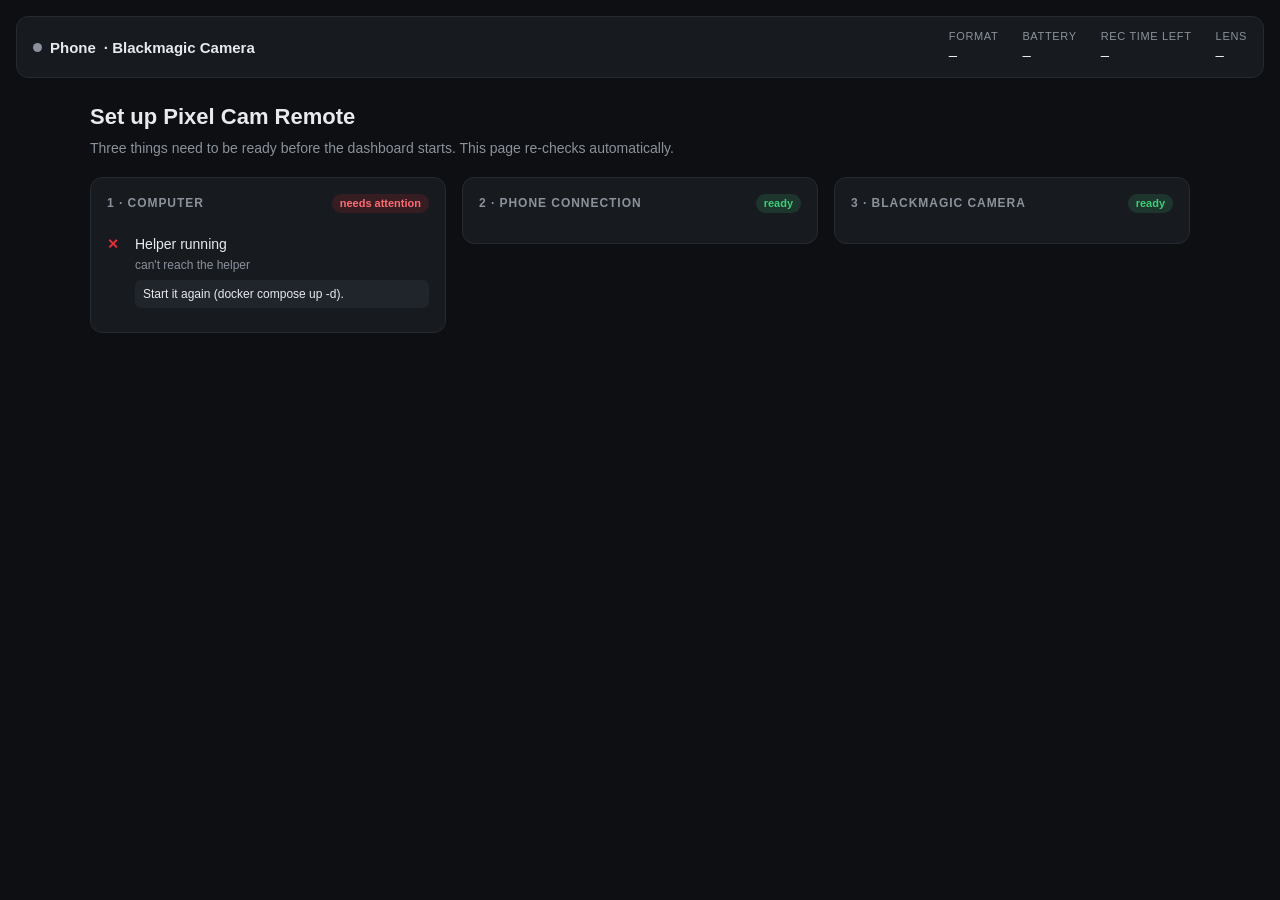
==== index.html @ f558a588 "Pixel Cam Remote: browser dashboard for the Blackmagic Camera Android app Live view with overlays an" ====
<!doctype html>
<html lang="en">
<head>
<meta charset="utf-8">
<meta name="viewport" content="width=device-width, initial-scale=1">
<title>Pixel Cam Remote</title>
<style>
  :root {
    --bg: #0d0f12; --panel: #171a1f; --line: #262a31; --text: #e8eaed; --dim: #8b929c;
    --accent: #3d9bff; --rec: #e5303a; --ok: #3ccf7a; --warn: #f2b33d;
    color-scheme: dark;
  }
  * { box-sizing: border-box; }
  [hidden] { display: none !important; }
  body { margin: 0; background: var(--bg); color: var(--text); font: 14px/1.4 -apple-system, BlinkMacSystemFont, "SF Pro Text", sans-serif; }
  .wrap { max-width: 1500px; margin: 0 auto; padding: 16px; }

  header { display: flex; flex-wrap: wrap; align-items: center; gap: 12px 24px; padding: 12px 16px; background: var(--panel); border: 1px solid var(--line); border-radius: 12px; }
  header h1 { font-size: 15px; font-weight: 600; margin: 0; margin-right: auto; display: flex; align-items: center; gap: 8px; }
  .dot { width: 9px; height: 9px; border-radius: 50%; background: var(--dim); flex: none; }
  .dot.ok { background: var(--ok); } .dot.bad { background: var(--rec); }
  .stat { display: flex; flex-direction: column; }
  .stat b { font-size: 11px; font-weight: 500; color: var(--dim); text-transform: uppercase; letter-spacing: .06em; }
  .stat span { font-variant-numeric: tabular-nums; font-size: 15px; }

  .main { display: grid; grid-template-columns: minmax(0, 1fr) 380px; gap: 16px; margin-top: 16px; align-items: start; }
  @media (max-width: 1000px) { .main { grid-template-columns: 1fr; } }
  .side { display: grid; gap: 16px; }

  section { background: var(--panel); border: 1px solid var(--line); border-radius: 12px; padding: 16px; }
  section h2 { font-size: 12px; font-weight: 600; color: var(--dim); text-transform: uppercase; letter-spacing: .08em; margin: 0 0 14px; display: flex; align-items: center; gap: 10px; }
  section h2 .grow { margin-left: auto; }

  /* Stage takes the stream's shape (edge to edge, no bars) and is as large as fits; resolution doesn't change it. */
  .stage { --ar: 16 / 9; --maxh: min(82vh, 1200px); position: relative; background: #000; border-radius: 8px; overflow: hidden;
           aspect-ratio: var(--ar); width: min(100%, calc(var(--maxh) * var(--ar))); margin: 0 auto; }
  #view { display: block; width: 100%; height: 100%; }
  #stageMsg { position: absolute; inset: 0; display: grid; place-items: center; color: var(--dim); text-align: center; padding: 16px; }
  .toolbar { display: flex; flex-wrap: wrap; align-items: center; gap: 8px 14px; margin-top: 12px; }
  .toolbar .grow { margin-left: auto; color: var(--dim); font-variant-numeric: tabular-nums; font-size: 12px; }

  /* Record button floats over the live view, bottom centre, on a rounded dark box. */
  .recbox { position: absolute; left: 50%; bottom: 16px; transform: translateX(-50%); z-index: 2;
            padding: 10px 18px; border-radius: 18px; background: rgba(13, 15, 18, .72);
            border: 1px solid rgba(255, 255, 255, .12); box-shadow: 0 4px 16px rgba(0, 0, 0, .5);
            backdrop-filter: blur(6px); -webkit-backdrop-filter: blur(6px); }
  #rec { width: 64px; height: 64px; border-radius: 50%; border: 4px solid #fff; background: transparent;
         cursor: pointer; display: grid; place-items: center; }
  #rec i { width: 44px; height: 44px; border-radius: 50%; background: var(--rec); transition: all .15s; }
  #rec.on i { width: 28px; height: 28px; border-radius: 6px; }
  #rec:disabled { opacity: .4; cursor: default; }

  .row { display: flex; align-items: center; gap: 10px; margin-bottom: 12px; flex-wrap: wrap; }
  .row:last-child { margin-bottom: 0; }
  .row label { width: 92px; color: var(--dim); flex: none; }
  .row output { min-width: 64px; text-align: right; font-variant-numeric: tabular-nums; }
  input[type=range] { flex: 1; min-width: 100px; accent-color: var(--accent); }
  select, .btn { background: #20242b; color: var(--text); border: 1px solid var(--line); border-radius: 8px; padding: 7px 12px; font: inherit; cursor: pointer; text-decoration: none; display: inline-block; }
  .btn:hover, select:hover { border-color: #3a404a; }
  .btn.active { background: var(--accent); border-color: var(--accent); color: #fff; }
  .btn.small { padding: 4px 10px; font-size: 12px; }
  .seg { display: flex; flex-wrap: wrap; gap: 6px; }

  #clips { display: grid; grid-template-columns: repeat(auto-fill, minmax(220px, 1fr)); gap: 12px; }
  .card { background: #1d2127; border: 1px solid var(--line); border-radius: 10px; overflow: hidden; }
  .card .thumb { aspect-ratio: 16 / 9; background: #000 center / cover no-repeat; cursor: pointer; position: relative; }
  .card .thumb::after { content: "▶"; position: absolute; inset: 0; display: grid; place-items: center; font-size: 28px; color: #fff; opacity: 0; transition: opacity .15s; text-shadow: 0 2px 8px #000; }
  .card .thumb:hover::after { opacity: .9; }
  .card .meta { padding: 10px; display: grid; gap: 4px; }
  .card .name { font-weight: 600; overflow: hidden; text-overflow: ellipsis; white-space: nowrap; }
  .card .sub { color: var(--dim); font-size: 12px; display: flex; justify-content: space-between; gap: 8px; align-items: center; }
  .empty { color: var(--dim); }

  dialog { background: var(--panel); color: var(--text); border: 1px solid var(--line); border-radius: 12px; padding: 12px; max-width: min(1200px, 94vw); width: 100%; }
  dialog::backdrop { background: rgba(0, 0, 0, .7); }
  dialog video { width: 100%; max-height: 78vh; background: #000; border-radius: 8px; display: block; }
  dialog .bar { display: flex; align-items: center; gap: 10px; margin-top: 10px; }
  dialog .bar span { margin-right: auto; overflow: hidden; text-overflow: ellipsis; white-space: nowrap; }

  #toast { position: fixed; left: 50%; bottom: calc(20px + env(safe-area-inset-bottom, 0px)); transform: translateX(-50%); background: #2a2f37; border: 1px solid var(--line); padding: 10px 16px; border-radius: 10px; opacity: 0; transition: opacity .2s; pointer-events: none; max-width: calc(100% - 32px); z-index: 10; }
  #toast.show { opacity: 1; }
  .note { color: var(--dim); font-size: 12px; margin: 16px 0 0; }

  .grid2 { display: grid; grid-template-columns: repeat(auto-fit, minmax(340px, 1fr)); gap: 16px; margin-top: 16px; align-items: start; }
  table.mon { width: 100%; border-collapse: collapse; margin-bottom: 14px; }
  table.mon th { color: var(--dim); font-weight: 500; font-size: 12px; text-align: center; padding: 0 4px 8px; }
  table.mon th:first-child, table.mon td:first-child { text-align: left; color: var(--dim); }
  table.mon td { padding: 4px; text-align: center; }
  .tgl { min-width: 54px; }
  .stats { display: grid; grid-template-columns: repeat(auto-fit, minmax(140px, 1fr)); gap: 12px; margin-bottom: 14px; }
  .stats .stat span.warn { color: var(--warn); } .stats .stat span.bad { color: var(--rec); }
  .presets { display: grid; gap: 6px; margin-bottom: 12px; }
  .preset { display: flex; align-items: center; gap: 8px; padding: 6px 8px; border: 1px solid var(--line); border-radius: 8px; }
  .preset.active { border-color: var(--accent); }
  .preset .pname { margin-right: auto; overflow: hidden; text-overflow: ellipsis; white-space: nowrap; }
  input[type=text], input[type=number] { background: #20242b; color: var(--text); border: 1px solid var(--line); border-radius: 8px; padding: 7px 10px; font: inherit; }
  input[type=text] { flex: 1; min-width: 120px; }
  input[type=number] { width: 80px; }
  label.check { display: flex; align-items: center; gap: 8px; width: auto; color: var(--text); cursor: pointer; }
  .btn:disabled, select:disabled { opacity: .45; cursor: default; }

  /* Setup screen */
  #setup { max-width: 1100px; margin: 24px auto 0; }
  #setup h1 { font-size: 22px; margin: 0 0 6px; }
  #setup .lead { color: var(--dim); margin: 0 0 18px; }
  .steps { display: grid; grid-template-columns: repeat(auto-fit, minmax(300px, 1fr)); gap: 16px; align-items: start; }
  .step h2 .badge { margin-left: auto; font-size: 11px; padding: 2px 8px; border-radius: 99px; background: #2a2f37; color: var(--dim); letter-spacing: 0; text-transform: none; }
  .step.ok h2 .badge { background: rgba(60, 207, 122, .15); color: var(--ok); }
  .step.bad h2 .badge { background: rgba(229, 48, 58, .15); color: #ff6b73; }
  .check { display: grid; grid-template-columns: 20px 1fr; gap: 2px 8px; padding: 8px 0; border-top: 1px solid var(--line); }
  .check:first-child { border-top: 0; }
  .check .ic { font-weight: 700; }
  .check.ok .ic { color: var(--ok); } .check.bad .ic { color: var(--rec); } .check.opt .ic { color: var(--warn); }
  .check .d { color: var(--dim); font-size: 12px; grid-column: 2; }
  .check .fix { grid-column: 2; font-size: 12px; color: var(--text); background: #20242b; border-radius: 6px; padding: 6px 8px; margin-top: 4px; }
  .pair { margin-top: 12px; padding-top: 12px; border-top: 1px solid var(--line); display: grid; gap: 8px; }
  .pair p { margin: 0; color: var(--dim); font-size: 12px; }
  .pair .row { margin: 0; }
  #setupBanner { margin-top: 12px; padding: 10px 14px; border-radius: 10px; background: rgba(229, 48, 58, .12); border: 1px solid rgba(229, 48, 58, .4); display: flex; gap: 12px; align-items: center; flex-wrap: wrap; }
  #setupBanner span { margin-right: auto; }
</style>
</head>
<body>
<div class="wrap">
  <header>
    <h1><span class="dot" id="conn"></span> <span id="phoneName">Phone</span> · Blackmagic Camera</h1>
    <div class="stat"><b>Format</b><span id="fmt">–</span></div>
    <div class="stat"><b>Battery</b><span id="bat">–</span></div>
    <div class="stat"><b>Rec time left</b><span id="left">–</span></div>
    <div class="stat"><b>Lens</b><span id="lensNow">–</span></div>
  </header>

  <div id="setupBanner" hidden><span id="setupBannerText"></span><button class="btn small" id="setupBannerBtn">Show setup</button></div>

  <div id="setup" hidden>
    <h1>Set up Pixel Cam Remote</h1>
    <p class="lead">Three things need to be ready before the dashboard starts. This page re-checks automatically.</p>
    <div class="steps">
      <section class="step" id="step-computer"><h2>1 · Computer <span class="badge">checking…</span></h2><div class="checks"></div></section>
      <section class="step" id="step-phone"><h2>2 · Phone connection <span class="badge">checking…</span></h2><div class="checks"></div>
        <div class="pair" id="pairBox">
          <p><b>Wireless debugging</b>: on the phone open Settings → System → Developer options → Wireless debugging (turn on Developer options by tapping Settings → About phone → Build number 7 times). Phone and computer must be on the same Wi-Fi.</p>
          <p>First time only: tap <i>Pair device with pairing code</i> and enter what it shows:</p>
          <div class="row"><input type="text" id="pairAddr" placeholder="IP address & port, e.g. 192.168.1.20:37099"><input type="text" id="pairCode" placeholder="6-digit code" maxlength="6" style="max-width:110px;flex:none"><button class="btn" id="pairBtn">Pair</button></div>
          <p>Then connect using the <i>IP address &amp; Port</i> shown at the top of the Wireless debugging screen (it changes when Wi-Fi debugging restarts):</p>
          <div class="row"><input type="text" id="connAddr" placeholder="IP address & port, e.g. 192.168.1.20:41235"><button class="btn" id="connBtn">Connect</button></div>
          <p><b>USB debugging</b> works too when the computer can reach USB devices (Linux, or running without Docker): plug in the phone and allow the prompt.</p>
        </div>
      </section>
      <section class="step" id="step-app"><h2>3 · Blackmagic Camera <span class="badge">checking…</span></h2><div class="checks"></div>
        <div class="row" style="margin-top:12px" id="launchRow" hidden><button class="btn" id="launchBtn">Open Blackmagic Camera on the phone</button></div>
      </section>
    </div>
  </div>

  <div id="dash" hidden>
  <div class="main">
    <section>
      <h2>Live view</h2>
      <div class="stage" id="stage">
        <canvas id="view" width="16" height="9"></canvas>
        <div class="recbox"><button id="rec" title="Start / stop recording (space)" disabled><i></i></button></div>
        <div id="stageMsg">Connecting to phone…</div>
        <div id="takeover" hidden style="position:absolute;inset:0;display:grid;place-items:center;align-content:center;gap:12px;color:var(--dim)">
          Live view moved to another tab or window.<button class="btn" id="takeoverBtn">Show it here</button>
        </div>
      </div>
      <div class="toolbar">
        <div class="seg" id="crop">
          <button class="btn small active" data-v="viewport">Viewport</button>
          <button class="btn small" data-v="full">Full screen</button>
        </div>
        <button class="btn small" id="sound">🔇 Sound off</button>
        <div class="seg" id="rot" title="Rotate the live view">
          <button class="btn small active" data-v="auto">Auto</button>
          <button class="btn small" data-v="0">0°</button>
          <button class="btn small" data-v="90">90°</button>
          <button class="btn small" data-v="180">180°</button>
          <button class="btn small" data-v="270">270°</button>
        </div>
        <select id="quality" title="Live view quality (24 fps max)">
          <option value="native">Native (2424 px · 12 Mbit/s)</option>
          <option value="medium" selected>Medium (1600 px · 6 Mbit/s)</option>
          <option value="low">Low (1024 px · 3 Mbit/s)</option>
          <option value="ultralow">Ultra low (640 px · 1 Mbit/s)</option>
        </select>
        <span class="grow" id="vstat"></span>
      </div>
    </section>

    <div class="side">
      <section>
        <h2>Exposure</h2>
        <div class="row"><label>Auto exposure</label>
          <div class="seg" id="ae">
            <button class="btn" data-v="Continuous">Auto</button>
            <button class="btn" data-v="Off">Manual</button>
          </div>
        </div>
        <div class="row"><label>ISO</label><select id="iso"></select></div>
        <div class="row"><label>Shutter</label><select id="shutter"></select></div>
        <div class="row"><label>Iris</label><output id="iris" style="text-align:left">–</output></div>
      </section>

      <section>
        <h2>White balance</h2>
        <div class="row"><label>Temperature</label><input type="range" id="wb" min="2500" max="10000" step="50"><output id="wbOut">–</output></div>
        <div class="row"><label>Tint</label><input type="range" id="tint" min="-50" max="50" step="1"><output id="tintOut">–</output></div>
        <div class="row"><label></label><button class="btn" id="wbAuto">Auto white balance (one shot)</button></div>
      </section>

      <section>
        <h2>Focus</h2>
        <div class="row"><label>Autofocus</label>
          <div class="seg" id="af">
            <button class="btn" data-v="Continuous">Continuous</button>
            <button class="btn" data-v="off">Manual</button>
          </div>
        </div>
        <div class="row"><label>Focus</label><input type="range" id="focus" min="0" max="1" step="0.001"><output id="focusOut">–</output></div>
        <div class="row"><label></label><button class="btn" id="afOnce">Focus once</button></div>
      </section>

      <section>
        <h2>Lens &amp; zoom</h2>
        <div class="row"><label>Camera</label><div class="seg" id="lenses"></div></div>
        <div class="row"><label>Zoom</label><input type="range" id="zoom" min="0" max="1" step="0.001"><output id="zoomOut">–</output></div>
      </section>
    </div>
  </div>

  <div class="grid2">
    <section>
      <h2>Recording format</h2>
      <div class="row"><label>Resolution</label><select id="fmtRes" style="flex:1"></select></div>
      <div class="row"><label>Frame rate</label><select id="fmtFps"></select></div>
      <div class="row"><label>Codec</label><select id="fmtCodec"></select></div>
      <div class="row"><label>Off-speed</label><label class="check"><input type="checkbox" id="fmtOff"> on</label>
        <input type="number" id="fmtOffFps" min="1" step="1"> <span id="fmtOffRange" style="color:var(--dim);font-size:12px"></span></div>
      <div class="row"><label>Audio codec</label><output id="fmtAudio" style="text-align:left">–</output></div>
      <div class="row" id="fmtNote" style="color:var(--dim);font-size:12px" hidden>Stop recording to change the format.</div>
    </section>

    <section>
      <h2>Monitoring overlays</h2>
      <table class="mon">
        <thead><tr><th></th><th>Phone screen</th><th>HDMI out</th></tr></thead>
        <tbody id="monTable"></tbody>
      </table>
      <div class="row"><label>Focus assist</label>
        <select id="faMode"><option value="Peak">Peak</option><option value="ColoredLines">Colored lines</option></select>
        <select id="faColor"><option>Red</option><option>Green</option><option>Blue</option><option>White</option><option>Black</option></select>
      </div>
      <div class="row"><label>FA intensity</label><input type="range" id="faInt" min="1" max="100" step="1"><output id="faIntOut">–</output></div>
      <div class="row"><label>Zebra level</label><select id="zebraLevel"><option>75</option><option>80</option><option>85</option><option>90</option><option>95</option><option>100</option></select> %</div>
      <div class="row"><label>Frame guide</label><select id="guideRatio"></select></div>
      <div class="row"><label>Grids</label><div class="seg" id="grids">
        <button class="btn small" data-v="Thirds">Thirds</button><button class="btn small" data-v="Crosshair">Crosshair</button>
        <button class="btn small" data-v="Dot">Dot</button><button class="btn small" data-v="Horizon">Horizon</button></div></div>
      <div class="row"><label>Safe area</label><input type="range" id="safePct" min="50" max="100" step="1"><output id="safePctOut">–</output></div>
    </section>

    <section>
      <h2>Presets</h2>
      <div class="presets" id="presetList"><div class="empty">No presets yet.</div></div>
      <div class="row"><input type="text" id="presetName" placeholder="New preset name" maxlength="60"><button class="btn" id="presetSave">Save current settings</button></div>
    </section>

    <section>
      <h2>Phone</h2>
      <div class="stats">
        <div class="stat"><b>Temperature</b><span id="phTemp">–</span></div>
        <div class="stat"><b>Thermal state</b><span id="phThermal">–</span></div>
        <div class="stat"><b>Wi-Fi</b><span id="phWifi">–</span></div>
        <div class="stat"><b>Free storage</b><span id="phStorage">–</span></div>
        <div class="stat"><b>Battery</b><span id="phBattery">–</span></div>
        <div class="stat"><b>Screen · DND</b><span id="phScreen">–</span></div>
      </div>
      <div class="row"><label class="check"><input type="checkbox" id="autoScreen"> Phone screen off while recording</label></div>
      <div class="row"><label class="check"><input type="checkbox" id="autoDnd"> Do Not Disturb while recording</label></div>
      <div class="row"><button class="btn" id="screenOff">Screen off now</button><button class="btn" id="screenOn">Screen on</button></div>
      <p class="note" style="margin-top:4px">Screen off turns only the display panel off; the camera keeps running and touches still reach the app. A back gesture on the phone (swipe in from a screen edge) turns it on again.</p>
    </section>
  </div>

  <section style="margin-top:16px">
    <h2>Recordings <span class="grow"></span><button class="btn small" id="clipsRefresh">Refresh</button></h2>
    <div id="clips"><div class="empty">Loading…</div></div>
  </section>

  <p class="note">Live view mirrors the phone's screen (overlays included) and sound comes from the phone's microphone; both run over adb, so keep Wireless debugging on.
    Setting ISO or shutter switches exposure to Manual; moving the focus slider switches autofocus off; moving white balance locks it (use the phone to return WB to auto). Space bar = record.</p>
  </div>
</div>

<dialog id="player">
  <video id="playerVideo" controls playsinline></video>
  <div class="bar"><span id="playerName"></span><a class="btn small" id="playerDl">Download</a><button class="btn small" id="playerClose">Close</button></div>
</dialog>
<div id="toast"></div>

<script>
const $ = (id) => document.getElementById(id);
let state = { recording: false, online: false };
const dragging = new Set();

function toast(msg) {
  const t = $('toast'); t.textContent = msg; t.classList.add('show');
  clearTimeout(toast.h); toast.h = setTimeout(() => t.classList.remove('show'), 2500);
}

async function api(path, method = 'GET', body) {
  const opt = { method };
  if (body !== undefined) { opt.body = JSON.stringify(body); opt.headers = { 'Content-Type': 'application/json' }; }
  const r = await fetch('/api/' + path, opt);
  if (!r.ok) {
    const why = { 400: 'rejected by camera', 403: 'not allowed right now (try Manual exposure / focus first)', 502: 'phone unreachable' }[r.status] || ('error ' + r.status);
    throw new Error(why);
  }
  const txt = await r.text();
  return txt ? JSON.parse(txt) : null;
}

async function send(path, method, body, label) {
  try { await api(path, method, body); setTimeout(() => refresh([('/' + path).replace('/monitoring/Device/', '/monitoring/LCD/')]), 150); }
  catch (e) { toast((label || path) + ': ' + e.message); }
}

function setConn(ok) {
  state.online = ok;
  $('conn').className = 'dot ' + (ok ? 'ok' : 'bad');
  $('rec').disabled = !ok;
}

function setSeg(id, v) {
  for (const b of $(id).querySelectorAll('button')) b.classList.toggle('active', b.dataset.v === v);
}

function fmtMins(s) {
  if (s == null) return '–';
  const h = Math.floor(s / 3600), m = Math.floor(s % 3600 / 60);
  return h ? `${h}h ${m}m` : `${m}m`;
}

function fillSelect(sel, values, fmt) {
  if (sel.options.length === values.length) return;
  sel.innerHTML = values.map(v => `<option value="${v}">${fmt(v)}</option>`).join('');
}

function setSlider(id, v, out, text) {
  if (!dragging.has(id)) $(id).value = v;
  $(out).textContent = text;
}

// ---------- live camera state (Server-Sent Events from the phone's event websocket) ----------
// P holds the latest value of every property, keyed like '/video/iso'. The phone screen is 'LCD' in events, 'Device' in REST.

const P = {};
const FALLBACK = ['/system/videoFormat', '/system/codecFormat', '/system/format', '/system/supportedFormats', '/system/audioCodec', '/camera/power', '/media/workingset',
  '/video/autoExposure', '/video/supportedISOs', '/video/iso', '/video/shutter', '/video/supportedShutters', '/video/whiteBalance',
  '/lens/iris', '/lens/focus/autoFocus', '/lens/focus', '/lens/zoom/description', '/lens/zoom', '/lens/cameras', '/transports/0/record',
  '/transports/0/timecode', '/presets', '/presets/active', '/monitoring/focusAssist', '/monitoring/zebra', '/monitoring/frameGuideRatio',
  '/monitoring/frameGrids', '/monitoring/safeAreaPercent',
  ...['cleanFeed', 'displayLUT', 'zebra', 'focusAssist', 'frameGuide', 'frameGrids', 'safeArea', 'falseColor'].flatMap(k => [`/monitoring/LCD/${k}`, `/monitoring/HDMI/${k}`])];
const restPath = (prop) => prop.replace('/monitoring/LCD/', '/monitoring/Device/').slice(1);

async function refresh(props) { // REST read into P (fallback, and right after our own writes)
  await Promise.all(props.map(async (prop) => {
    try { const v = await api(restPath(prop)); if (v != null) P[prop] = v; } catch {}
  }));
  scheduleRender();
}

let renderQueued = false;
function scheduleRender() { if (!renderQueued) { renderQueued = true; requestAnimationFrame(() => { renderQueued = false; render(); }); } }

function startEvents() {
  const es = new EventSource('/events');
  es.addEventListener('snapshot', (e) => {
    Object.assign(P, JSON.parse(e.data));
    const missing = FALLBACK.filter(k => !(k in P));
    if (missing.length) refresh(missing);
    scheduleRender();
  });
  es.onmessage = (e) => {
    const { p, v } = JSON.parse(e.data);
    if (p === '/transports/0/record' && P[p] && P[p].recording && !v.recording) setTimeout(loadClips, 1500); // a clip just finished
    if (p === '/presets') setTimeout(() => refresh(['/presets/active']), 200);
    P[p] = v; scheduleRender();
  };
  es.onerror = () => { P['@connected'] = false; scheduleRender(); };
}

// Light safety net in case an event is missed.
setInterval(() => refresh(['/transports/0/record', '/camera/power', '/media/workingset']), 10000);

function render() {
  const online = P['@connected'] !== false && !!P['/transports/0/record'];
  setConn(online);
  const rec = P['/transports/0/record'];
  if (rec) {
    state.recording = !!rec.recording;
    $('rec').classList.toggle('on', state.recording);
    $('rec').title = (state.recording ? 'Stop' : 'Start') + ' recording (space)';
  }

  const sys = P['/system'], pow = P['/camera/power'], media = P['/media/workingset'];
  const vf = P['/system/videoFormat'] || sys?.videoFormat, cf = P['/system/codecFormat'] || sys?.codecFormat; // the /system event isn't shaped like REST /system
  if (vf && cf) $('fmt').textContent = `${vf.name} · ${cf.codec.split(':')[0]}`;
  if (pow) $('bat').textContent = pow.batteries?.[0] ? pow.batteries[0].chargeRemainingPercent + '%' : pow.source;
  if (media) { const d = media.workingset.find(w => w.activeDisk) || media.workingset[0]; $('left').textContent = fmtMins(d?.remainingRecordTime); }

  const ae = P['/video/autoExposure'], isos = P['/video/supportedISOs'], iso = P['/video/iso'];
  const shut = P['/video/shutter'], shuts = P['/video/supportedShutters'], wb = P['/video/whiteBalance'], iris = P['/lens/iris'];
  if (ae) setSeg('ae', ae.mode === 'Off' ? 'Off' : 'Continuous');
  const manualExp = ae && ae.mode === 'Off';
  if (isos) fillSelect($('iso'), isos.supportedISOs, v => v);
  if (iso) {
    const sel = $('iso');
    sel.querySelectorAll('[data-auto]').forEach(o => o.remove());
    if (![...sel.options].some(o => +o.value === iso.iso)) sel.insertAdjacentHTML('afterbegin', `<option value="${iso.iso}" data-auto>${iso.iso} (auto)</option>`);
    sel.value = iso.iso;
  }
  if (shuts) fillSelect($('shutter'), shuts.shutterSpeeds, v => '1/' + v);
  if (shut) {
    const sel = $('shutter');
    sel.querySelectorAll('[data-auto]').forEach(o => o.remove());
    if (![...sel.options].some(o => +o.value === shut.shutterSpeed)) sel.insertAdjacentHTML('afterbegin', `<option value="${shut.shutterSpeed}" data-auto>1/${shut.shutterSpeed} (auto)</option>`);
    sel.value = shut.shutterSpeed;
  }
  $('iso').disabled = $('shutter').disabled = !manualExp;
  if (iris) $('iris').textContent = 'f/' + iris.apertureStop.toFixed(1) + ' (fixed)';
  if (wb) {
    setSlider('wb', wb.whiteBalance, 'wbOut', wb.whiteBalance + ' K');
    setSlider('tint', wb.tint, 'tintOut', wb.tint);
    state.tint = wb.tint;
  }

  const af = P['/lens/focus/autoFocus'], focus = P['/lens/focus'], zoomD = P['/lens/zoom/description'], zoom = P['/lens/zoom'], lenses = P['/lens/cameras'];
  if (af) setSeg('af', af.enabled ? 'Continuous' : 'off');
  if (focus) { state.focusDistance = focus.focusDistance; setSlider('focus', focus.normalized, 'focusOut', Math.round(focus.normalized * 100) + '%'); }
  $('focus').disabled = !!(af && af.enabled);
  if (zoomD) { $('zoom').dataset.min = zoomD.focalLength.min; $('zoom').dataset.max = zoomD.focalLength.max; }
  if (zoom) setSlider('zoom', zoom.normalized, 'zoomOut', zoom.focalLength + ' mm');
  if (lenses) {
    const avail = lenses.cameras.filter(c => c.isAvailable);
    const box = $('lenses');
    const key = avail.map(c => c.id).join(',');
    if (box.dataset.key !== key) {
      box.dataset.key = key;
      box.innerHTML = avail.map(c => `<button class="btn" data-v="${c.id}">${c.facing === 'front' ? 'Front' : c.zoomFactor} · ${c.focalLength}mm</button>`).join('');
    }
    const act = lenses.cameras.find(c => c.isActive);
    if (act) { setSeg('lenses', act.id); $('lensNow').textContent = `${act.facing === 'front' ? 'Front' : act.zoomFactor} · ${act.focalLength}mm`; }
  }

  renderFormat(); renderMonitoring(); renderPresets();
}

// ---------- controls ----------

// This app's API wants request bodies shaped like its GET responses.
$('rec').onclick = () => send('transports/0/record', 'PUT', { recording: !state.recording, clipName: null }, state.recording ? 'Stop' : 'Record');
document.addEventListener('keydown', (e) => {
  if (e.code === 'Space' && !$('player').open && !['INPUT', 'SELECT', 'BUTTON'].includes(document.activeElement.tagName)) { e.preventDefault(); $('rec').click(); }
});

$('ae').onclick = (e) => { const v = e.target.dataset.v; if (v) send('video/autoExposure', 'PUT', { mode: v, type: null }, 'Auto exposure'); };
$('iso').onchange = (e) => send('video/iso', 'PUT', { iso: +e.target.value }, 'ISO');
$('shutter').onchange = (e) => send('video/shutter', 'PUT', { shutterSpeed: +e.target.value }, 'Shutter');
$('wbAuto').onclick = () => send('video/whiteBalance/doAuto', 'PUT', undefined, 'Auto WB');
$('af').onclick = (e) => {
  const v = e.target.dataset.v; if (!v) return;
  send('lens/focus/autoFocus', 'PUT', { supported: true, enabled: v !== 'off', mode: v === 'off' ? 'OneShot' : v, state: 'Idle', errors: null }, 'Autofocus');
};
$('afOnce').onclick = () => send('lens/focus/doAutoFocus', 'PUT', undefined, 'Focus once');
$('lenses').onclick = (e) => { const v = e.target.closest('button')?.dataset.v; if (v) send('lens/cameras/active', 'PUT', { id: v }, 'Lens'); };

// Sliders: send while dragging (throttled), don't let polling fight the user.
function slider(id, out, fmt, push) {
  const el = $(id); let t = 0, pending = null;
  const flush = () => { if (pending == null) return; const v = pending; pending = null; push(v); };
  el.addEventListener('pointerdown', () => dragging.add(id));
  el.addEventListener('pointerup', () => { flush(); setTimeout(() => dragging.delete(id), 800); });
  el.addEventListener('input', () => {
    const v = +el.value; $(out).textContent = fmt(v); pending = v;
    const now = Date.now(); if (now - t > 120) { t = now; flush(); }
  });
  el.addEventListener('change', flush);
}
slider('wb', 'wbOut', v => v + ' K', v => send('video/whiteBalance', 'PUT', { whiteBalance: v, tint: state.tint ?? 0 }, 'White balance'));
slider('tint', 'tintOut', v => v, v => send('video/whiteBalanceTint', 'PUT', { whiteBalanceTint: v }, 'Tint'));
slider('focus', 'focusOut', v => Math.round(v * 100) + '%', v => send('lens/focus', 'PUT', { focusDistance: state.focusDistance ?? 0, normalized: v, normalised: v, speed: null }, 'Focus'));
slider('zoom', 'zoomOut', v => {
  const z = $('zoom'); const mn = +z.dataset.min || 0, mx = +z.dataset.max || 1;
  return Math.round(mn + (mx - mn) * v) + ' mm';
}, v => send('lens/zoom', 'PUT', { normalized: v }, 'Zoom'));

// ---------- recording format ----------

let codecList = []; // /system/supportedCodecFormats isn't pushed as an event; read once
api('system/supportedCodecFormats').then(v => { codecList = (v || []).map(c => c.codec); scheduleRender(); }).catch(() => {});
const codecLabel = (c) => { const [k, q] = c.split(':'); return `${{ H265: 'H.265', H264: 'H.264', AV1: 'AV1' }[k] || k} ${q}`; };
const sameRes = (a, b) => a && b && a.width === b.width && a.height === b.height;

function formats() { return P['/system/supportedFormats']?.supportedFormats || []; }

function renderFormat() {
  const f = P['/system/format'], list = formats(); if (!f || !list.length) return;
  const idx = list.findIndex(x => sameRes(x.recordResolution, f.recordResolution) && sameRes(x.sensorResolution, f.sensorResolution));
  const res = $('fmtRes');
  const key = list.map(x => x.recordResolution.width + 'x' + x.recordResolution.height).join();
  if (res.dataset.key !== key) {
    res.dataset.key = key;
    res.innerHTML = list.map((x, i) => `<option value="${i}">${x.resolutionDescriptor.group} ${x.resolutionDescriptor.description} · ${x.recordResolution.width}×${x.recordResolution.height}</option>`).join('');
  }
  if (document.activeElement !== res) res.value = idx;
  const cur = list[idx] || list[0];
  const fps = $('fmtFps'); fps.innerHTML = cur.frameRates.map(r => `<option>${r}</option>`).join(''); fps.value = f.frameRate;
  const codecs = cur.codecs.length ? cur.codecs : codecList;
  const cs = $('fmtCodec'); cs.innerHTML = (codecs.length ? codecs : [f.codec]).map(c => `<option value="${c}">${codecLabel(c)}</option>`).join(''); cs.value = f.codec;
  $('fmtOff').checked = !!f.offSpeedEnabled;
  const off = $('fmtOffFps'); off.min = f.minOffSpeedFrameRate; off.max = f.maxOffSpeedFrameRate;
  if (document.activeElement !== off) off.value = f.offSpeedFrameRate;
  off.disabled = !f.offSpeedEnabled;
  $('fmtOffRange').textContent = `${f.minOffSpeedFrameRate}–${f.maxOffSpeedFrameRate} fps`;
  const a = P['/system/audioCodec']; $('fmtAudio').textContent = a ? a.codec : '–';
  for (const id of ['fmtRes', 'fmtFps', 'fmtCodec', 'fmtOff']) $(id).disabled = state.recording;
  if (state.recording) off.disabled = true;
  $('fmtNote').hidden = !state.recording;
}

function putFormat(changes) {
  const f = P['/system/format']; if (!f) return;
  const body = { codec: f.codec, frameRate: f.frameRate, maxOffSpeedFrameRate: f.maxOffSpeedFrameRate, minOffSpeedFrameRate: f.minOffSpeedFrameRate,
    offSpeedEnabled: f.offSpeedEnabled, offSpeedFrameRate: f.offSpeedFrameRate, recordResolution: f.recordResolution, sensorResolution: f.sensorResolution, ...changes };
  send('system/format', 'PUT', body, 'Recording format').then(() => refresh(['/system', '/system/format']));
}
$('fmtRes').onchange = (e) => {
  const x = formats()[+e.target.value], f = P['/system/format']; if (!x || !f) return;
  const codecs = x.codecs.length ? x.codecs : codecList;
  putFormat({ recordResolution: x.recordResolution, sensorResolution: x.sensorResolution,
    frameRate: x.frameRates.includes(f.frameRate) ? f.frameRate : x.frameRates[0],
    codec: !codecs.length || codecs.includes(f.codec) ? f.codec : codecs[0],
    minOffSpeedFrameRate: x.minOffSpeedFrameRate, maxOffSpeedFrameRate: x.maxOffSpeedFrameRate,
    offSpeedFrameRate: Math.min(Math.max(f.offSpeedFrameRate, x.minOffSpeedFrameRate), x.maxOffSpeedFrameRate) });
};
$('fmtFps').onchange = (e) => putFormat({ frameRate: e.target.value });
$('fmtCodec').onchange = (e) => putFormat({ codec: e.target.value });
$('fmtOff').onchange = (e) => putFormat({ offSpeedEnabled: e.target.checked });
$('fmtOffFps').onchange = (e) => {
  const f = P['/system/format']; const v = Math.round(+e.target.value);
  if (f && v >= f.minOffSpeedFrameRate && v <= f.maxOffSpeedFrameRate) putFormat({ offSpeedFrameRate: v });
  else toast(`Off-speed must be ${f?.minOffSpeedFrameRate}–${f?.maxOffSpeedFrameRate} fps`);
};

// ---------- monitoring overlays ----------

const MON = [['focusAssist', 'Focus assist'], ['zebra', 'Zebra'], ['falseColor', 'False color'], ['frameGuide', 'Frame guide'],
  ['frameGrids', 'Grids'], ['safeArea', 'Safe area'], ['displayLUT', 'Display LUT'], ['cleanFeed', 'Clean feed']];
$('monTable').innerHTML = MON.map(([k, label]) => `<tr><td>${label}</td>` +
  ['LCD', 'HDMI'].map(d => d === 'LCD' && k === 'cleanFeed' ? '<td>–</td>' : `<td><button class="btn small tgl" data-d="${d}" data-k="${k}">–</button></td>`).join('') + '</tr>').join('');

function renderMonitoring() {
  for (const b of $('monTable').querySelectorAll('button')) {
    const v = P[`/monitoring/${b.dataset.d}/${b.dataset.k}`];
    b.textContent = v ? (v.enabled ? 'On' : 'Off') : '–';
    b.classList.toggle('active', !!v?.enabled);
  }
  const fa = P['/monitoring/focusAssist'];
  if (fa) {
    if (document.activeElement !== $('faMode')) $('faMode').value = String(fa.mode).replace(/\s/g, '');
    if (document.activeElement !== $('faColor')) $('faColor').value = fa.color;
    setSlider('faInt', fa.intensity, 'faIntOut', fa.intensity + '%');
  }
  const z = P['/monitoring/zebra']; if (z?.highlight && document.activeElement !== $('zebraLevel')) $('zebraLevel').value = z.highlight.level;
  const gr = P['/monitoring/frameGuideRatio'], sel = $('guideRatio');
  if (!sel.options.length) api('monitoring/frameGuideRatio/presets').then(v => { sel.innerHTML = v.presets.map(r => `<option>${r}</option>`).join(''); if (gr) sel.value = gr.ratio; }).catch(() => {});
  if (gr && document.activeElement !== sel) sel.value = gr.ratio;
  const g = P['/monitoring/frameGrids']?.frameGrids || [];
  for (const b of $('grids').querySelectorAll('button')) b.classList.toggle('active', g.includes(b.dataset.v));
  const sp = P['/monitoring/safeAreaPercent']; if (sp) setSlider('safePct', sp.percent, 'safePctOut', sp.percent + '%');
}

$('monTable').onclick = (e) => {
  const b = e.target.closest('button'); if (!b) return;
  const cur = P[`/monitoring/${b.dataset.d}/${b.dataset.k}`];
  const rest = `monitoring/${b.dataset.d === 'LCD' ? 'Device' : 'HDMI'}/${b.dataset.k}`;
  send(rest, 'PUT', { enabled: !cur?.enabled }, b.closest('tr').firstChild.textContent);
};
function putFocusAssist(changes) {
  const fa = P['/monitoring/focusAssist'] || {};
  send('monitoring/focusAssist', 'PUT', { mode: String(fa.mode || 'Peak').replace(/\s/g, ''), color: fa.color || 'Red', intensity: fa.intensity ?? 80, ...changes }, 'Focus assist');
}
$('faMode').onchange = (e) => putFocusAssist({ mode: e.target.value });
$('faColor').onchange = (e) => putFocusAssist({ color: e.target.value });
slider('faInt', 'faIntOut', v => v + '%', v => putFocusAssist({ intensity: v }));
$('zebraLevel').onchange = (e) => {
  const z = P['/monitoring/zebra'] || {};
  send('monitoring/zebra', 'PUT', { highlight: { level: +e.target.value, enabled: z.highlight?.enabled ?? false }, skinTone: z.skinTone ?? null }, 'Zebra level');
};
$('guideRatio').onchange = (e) => send('monitoring/frameGuideRatio', 'PUT', { ratio: e.target.value }, 'Frame guide');
$('grids').onclick = (e) => {
  const v = e.target.dataset.v; if (!v) return;
  const g = new Set(P['/monitoring/frameGrids']?.frameGrids || []);
  g.has(v) ? g.delete(v) : g.add(v);
  send('monitoring/frameGrids', 'PUT', { frameGrids: [...g] }, 'Grids');
};
slider('safePct', 'safePctOut', v => v + '%', v => send('monitoring/safeAreaPercent', 'PUT', { percent: v }, 'Safe area'));

// ---------- presets ----------

const presetLabel = (n) => n.replace(/\.bmcpreset$/i, '');
let presetConfirm = null;

function renderPresets() {
  const list = P['/presets']?.presets || [], active = P['/presets/active']?.preset || '';
  const box = $('presetList');
  const key = JSON.stringify([list, active, presetConfirm]);
  if (box.dataset.key === key) return;
  box.dataset.key = key;
  box.innerHTML = list.length ? list.map(n => `<div class="preset${n === active ? ' active' : ''}">
      <span class="pname" title="${esc(n)}">${esc(presetLabel(n))}${n === active ? ' · active' : ''}</span>
      <button class="btn small" data-act="load" data-n="${esc(n)}">Load</button>
      <button class="btn small" data-act="update" data-n="${esc(n)}" title="Overwrite with the current camera settings">Update</button>
      <button class="btn small" data-act="delete" data-n="${esc(n)}">${presetConfirm === n ? 'Confirm delete' : 'Delete'}</button>
    </div>`).join('') : '<div class="empty">No presets yet.</div>';
}

$('presetList').onclick = async (e) => {
  const b = e.target.closest('button'); if (!b) return;
  const n = b.dataset.n, path = 'presets/' + encodeURIComponent(n);
  if (b.dataset.act === 'load') { await send('presets/active', 'PUT', { preset: n }, 'Load preset'); refresh(['/presets/active']); }
  if (b.dataset.act === 'update') { await send(path, 'PUT', undefined, 'Update preset'); toast(`Saved current settings to "${presetLabel(n)}"`); }
  if (b.dataset.act === 'delete') {
    if (presetConfirm !== n) { presetConfirm = n; renderPresets(); setTimeout(() => { if (presetConfirm === n) { presetConfirm = null; renderPresets(); } }, 4000); return; }
    presetConfirm = null; await send(path, 'DELETE', undefined, 'Delete preset'); refresh(['/presets', '/presets/active']);
  }
};
$('presetSave').onclick = async () => {
  const name = $('presetName').value.trim().replace(/\.bmcpreset$/i, '');
  if (!name || /[\x00-\x1F"\/:*?<>|\\]/.test(name)) { toast('Use a name without " / : * ? < > | \\'); return; }
  const file = name + '.bmcpreset';
  if ((P['/presets']?.presets || []).includes(file)) { toast(`"${name}" exists; use its Update button to overwrite`); return; }
  await send('presets/' + encodeURIComponent(file), 'PUT', undefined, 'Save preset');
  $('presetName').value = ''; refresh(['/presets', '/presets/active']);
};
$('presetName').addEventListener('keydown', (e) => { if (e.key === 'Enter') $('presetSave').click(); });

// ---------- phone (adb) ----------

async function pollPhone() {
  try {
    const r = await fetch('/phone'); const p = await r.json(); if (!r.ok) throw new Error(p.error);
    const t = p.skinTemperature ?? p.battery.temperature;
    $('phTemp').textContent = t != null ? `${t.toFixed(1)} °C` + (p.battery.temperature != null ? ` · battery ${p.battery.temperature.toFixed(1)} °C` : '') : '–';
    $('phTemp').className = t >= 45 ? 'bad' : t >= 40 ? 'warn' : '';
    $('phThermal').textContent = p.thermal ?? '–';
    $('phThermal').className = ['severe', 'critical', 'emergency', 'shutdown'].includes(p.thermal) ? 'bad' : p.thermal === 'moderate' ? 'warn' : '';
    const w = p.wifi, q = w.rssi == null ? '' : w.rssi >= -55 ? 'excellent' : w.rssi >= -67 ? 'good' : w.rssi >= -75 ? 'fair' : 'weak';
    $('phWifi').textContent = w.rssi != null ? `${w.rssi} dBm (${q})` + (w.linkMbps ? ` · ${w.linkMbps} Mbit/s` : '') + (w.frequencyMHz ? ` · ${(w.frequencyMHz / 1000).toFixed(1)} GHz` : '') : 'not connected';
    $('phWifi').className = q === 'weak' ? 'bad' : q === 'fair' ? 'warn' : '';
    $('phWifi').title = w.ssid || '';
    $('phStorage').textContent = p.storage ? `${(p.storage.freeBytes / 1e9).toFixed(1)} GB of ${(p.storage.totalBytes / 1e9).toFixed(0)} GB` : '–';
    $('phStorage').className = p.storage && p.storage.freeBytes < 5e9 ? 'bad' : p.storage && p.storage.freeBytes < 15e9 ? 'warn' : '';
    $('phBattery').textContent = `${p.battery.level}%${p.battery.charging ? ' · charging' : ''}`;
    $('phBattery').className = !p.battery.charging && p.battery.level <= 15 ? 'bad' : !p.battery.charging && p.battery.level <= 30 ? 'warn' : '';
    $('phScreen').textContent = `${p.screenOff ? 'off' : 'on'} · DND ${p.dnd ? 'on' : 'off'}`;
  } catch (e) { $('phTemp').textContent = '–'; $('phScreen').textContent = 'adb not connected'; }
}

async function loadAutomation() {
  try { const a = await (await fetch('/automation')).json(); $('autoScreen').checked = a.screenOffWhileRecording; $('autoDnd').checked = a.dndWhileRecording; } catch {}
}
async function saveAutomation(changes) {
  try { await fetch('/automation', { method: 'PUT', headers: { 'Content-Type': 'application/json' }, body: JSON.stringify(changes) }); }
  catch { toast('Could not save setting'); }
  loadAutomation();
}
$('autoScreen').onchange = (e) => saveAutomation({ screenOffWhileRecording: e.target.checked });
$('autoDnd').onchange = (e) => saveAutomation({ dndWhileRecording: e.target.checked });
async function setScreen(on) {
  try {
    const r = await fetch('/screen', { method: 'POST', headers: { 'Content-Type': 'application/json' }, body: JSON.stringify({ on }) });
    if (!r.ok) throw new Error((await r.json()).error);
  } catch (e) { toast('Screen: ' + e.message); }
  pollPhone();
}
$('screenOff').onclick = () => setScreen(false);
$('screenOn').onclick = () => setScreen(true);

// ---------- live view (screen mirror + mic) ----------
// Stream frames from /mirror: type u8, pts u64, size u32, payload.
// Types: 0 session (width,height), 1 H.264 config (SPS/PPS), 2 key frame, 3 delta frame, 4 PCM s16le 48 kHz stereo,
// 5 replaced (another page took the stream; don't reconnect).

const mirror = {
  crop: 'viewport', quality: 'medium', vw: 0, vh: 0, vp: null, abort: null, decoder: null,
  config: null, gotKey: false, frames: 0, bytes: 0, audioCtx: null, gain: null, playhead: 0, gen: 0,
  rot: 'auto', phoneRot: null,
};
try { mirror.rot = localStorage.getItem('rot') || 'auto'; } catch {}
const canvas = $('view'), ctx2d = canvas.getContext('2d');

function stageMsg(text) { $('stageMsg').textContent = text || ''; $('stageMsg').hidden = !text; }

async function fetchViewport() {
  try {
    const r = await fetch('/viewport'); if (!r.ok) throw 0;
    mirror.vp = await r.json();
  } catch { mirror.vp = null; }
}

function cropRect() {
  const { vw, vh, vp } = mirror;
  if (mirror.crop !== 'viewport' || !vp) return [0, 0, vw, vh];
  const [sw, sh] = vp.screen;
  if ((sw > sh) !== (vw > vh)) { fetchViewport(); return [0, 0, vw, vh]; } // rotated: refresh
  const kx = vw / sw, ky = vh / sh, [x1, y1, x2, y2] = vp.viewport;
  return [Math.round(x1 * kx), Math.round(y1 * ky), Math.round((x2 - x1) * kx), Math.round((y2 - y1) * ky)];
}

function codecString(cfg) {
  for (let i = 0; i + 4 < cfg.length; i++) {
    if (cfg[i] === 0 && cfg[i + 1] === 0 && cfg[i + 2] === 1 && (cfg[i + 3] & 0x1f) === 7) {
      const h = (b) => b.toString(16).padStart(2, '0');
      return 'avc1.' + h(cfg[i + 4]) + h(cfg[i + 5]) + h(cfg[i + 6]);
    }
  }
  return 'avc1.640028';
}

function newDecoder() {
  if (mirror.decoder && mirror.decoder.state !== 'closed') mirror.decoder.close();
  mirror.decoder = new VideoDecoder({
    output: (frame) => {
      const [sx, sy, sw, sh] = cropRect();
      const r = rotation(), side = r % 180 !== 0;
      const cw = side ? sh : sw, ch = side ? sw : sh;
      if (canvas.width !== cw || canvas.height !== ch) {
        canvas.width = cw; canvas.height = ch;
        $('stage').style.setProperty('--ar', `${cw} / ${ch}`);
      }
      ctx2d.setTransform(1, 0, 0, 1, cw / 2, ch / 2);
      ctx2d.rotate(r * Math.PI / 180);
      ctx2d.drawImage(frame, sx, sy, sw, sh, -sw / 2, -sh / 2, sw, sh);
      ctx2d.setTransform(1, 0, 0, 1, 0, 0);
      frame.close();
      mirror.frames++;
      stageMsg('');
    },
    error: (e) => { console.warn('decoder', e); mirror.gotKey = false; },
  });
  mirror.decoder.configure({ codec: codecString(mirror.config), optimizeForLatency: true, hardwareAcceleration: 'prefer-hardware' });
  mirror.gotKey = false;
}

function onPacket(type, pts, data) {
  if (type === 0) {
    const dv = new DataView(data.buffer, data.byteOffset);
    mirror.vw = dv.getUint32(0); mirror.vh = dv.getUint32(4);
    fetchViewport();
  } else if (type === 1) {
    mirror.config = data.slice(); newDecoder();
  } else if (type === 2 || type === 3) {
    if (!mirror.decoder || mirror.decoder.state !== 'configured') return;
    if (type === 3 && !mirror.gotKey) return;
    let payload = data;
    if (type === 2) { // in-band SPS/PPS so the Annex B decoder can start here
      payload = new Uint8Array(mirror.config.length + data.length);
      payload.set(mirror.config); payload.set(data, mirror.config.length);
      mirror.gotKey = true;
    }
    if (mirror.decoder.decodeQueueSize > 30 && type === 3) return; // falling behind
    mirror.decoder.decode(new EncodedVideoChunk({ type: type === 2 ? 'key' : 'delta', timestamp: Number(pts), data: payload }));
  } else if (type === 4) {
    playPcm(data);
  } else if (type === 5) {
    mirror.replaced = true;
  }
}

function playPcm(data) {
  const ac = mirror.audioCtx; if (!ac) return;
  const n = data.length / 4;
  const buf = ac.createBuffer(2, n, 48000);
  const L = buf.getChannelData(0), R = buf.getChannelData(1);
  const dv = new DataView(data.buffer, data.byteOffset, data.length);
  for (let i = 0; i < n; i++) { L[i] = dv.getInt16(i * 4, true) / 32768; R[i] = dv.getInt16(i * 4 + 2, true) / 32768; }
  const now = ac.currentTime;
  if (mirror.playhead < now + 0.02 || mirror.playhead > now + 0.35) mirror.playhead = now + 0.08; // (re)sync, ~80 ms buffer
  const src = ac.createBufferSource(); src.buffer = buf; src.connect(mirror.gain); src.start(mirror.playhead);
  mirror.playhead += buf.duration;
}

async function runMirror() {
  const gen = ++mirror.gen;
  if (mirror.abort) mirror.abort.abort();
  const ctrl = new AbortController(); mirror.abort = ctrl;
  mirror.replaced = false; $('takeover').hidden = true;
  stageMsg('Connecting to phone…');
  try {
    const r = await fetch(`/mirror?quality=${mirror.quality}&audio=mic`, { signal: ctrl.signal });
    if (!r.ok) throw new Error((await r.json().catch(() => ({}))).error || r.status);
    const reader = r.body.getReader();
    let buf = new Uint8Array(0);
    for (;;) {
      const { value, done } = await reader.read();
      if (done) break;
      mirror.bytes += value.length;
      const merged = new Uint8Array(buf.length + value.length); merged.set(buf); merged.set(value, buf.length); buf = merged;
      let off = 0;
      while (buf.length - off >= 13) {
        const dv = new DataView(buf.buffer, buf.byteOffset + off);
        const size = dv.getUint32(9);
        if (buf.length - off - 13 < size) break;
        onPacket(dv.getUint8(0), dv.getBigUint64(1), buf.subarray(off + 13, off + 13 + size));
        off += 13 + size;
      }
      buf = buf.slice(off);
    }
    throw new Error('stream ended');
  } catch (e) {
    if (gen !== mirror.gen) return; // replaced by a newer stream
    if (mirror.replaced) { stageMsg(''); $('takeover').hidden = false; return; }
    stageMsg('Live view disconnected (' + (e.message || e) + '). Reconnecting…');
    setTimeout(() => { if (gen === mirror.gen) runMirror(); }, 2500);
  }
}

// Clockwise rotation for the live view. Auto follows the phone's own screen rotation, which the
// mirrored picture already has, so it adds no turn; the buttons force a fixed rotation.
function rotation() { return mirror.rot === 'auto' ? 0 : +mirror.rot; }

function showRot() {
  setSeg('rot', mirror.rot);
  const b = $('rot').querySelector('[data-v="auto"]'), r = mirror.phoneRot;
  b.textContent = r != null ? `Auto (phone ${r}°)` : 'Auto';
}

async function pollOrientation() {
  try {
    const r = await fetch('/orientation'); if (!r.ok) return;
    mirror.phoneRot = (await r.json()).rotation; showRot();
  } catch {}
}

$('rot').onclick = (e) => {
  const v = e.target.dataset.v; if (!v) return;
  mirror.rot = v; showRot();
  try { localStorage.setItem('rot', v); } catch {}
};

$('crop').onclick = (e) => {
  const v = e.target.dataset.v; if (!v) return;
  mirror.crop = v; setSeg('crop', v); if (v === 'viewport') fetchViewport();
};
$('takeoverBtn').onclick = () => runMirror();
$('quality').onchange = (e) => {
  mirror.quality = e.target.value; runMirror();
  try { localStorage.setItem('quality', mirror.quality); } catch {}
};
try { const q = localStorage.getItem('quality'); if (q && $('quality').querySelector(`[value="${q}"]`)) { mirror.quality = q; $('quality').value = q; } } catch {}
$('sound').onclick = () => {
  if (!mirror.audioCtx) {
    mirror.audioCtx = new AudioContext({ sampleRate: 48000, latencyHint: 'interactive' });
    mirror.gain = mirror.audioCtx.createGain(); // full volume
    mirror.gain.connect(mirror.audioCtx.destination);
    $('sound').textContent = '🔊 Sound on'; $('sound').classList.add('active');
  } else {
    mirror.audioCtx.close(); mirror.audioCtx = null;
    $('sound').textContent = '🔇 Sound off'; $('sound').classList.remove('active');
  }
};

setInterval(() => {
  $('vstat').textContent = mirror.frames ? `${mirror.frames} fps · ${(mirror.bytes * 8 / 1e6).toFixed(1)} Mbit/s` : '';
  mirror.frames = 0; mirror.bytes = 0;
}, 1000);
setInterval(() => { if (mirror.crop === 'viewport') fetchViewport(); }, 15000);
showRot(); pollOrientation(); setInterval(pollOrientation, 1000);

// ---------- recordings ----------

function fmtSize(b) { return b > 1e9 ? (b / 1e9).toFixed(2) + ' GB' : (b / 1e6).toFixed(1) + ' MB'; }
function esc(s) { return s.replace(/[&<>"']/g, c => ({ '&': '&amp;', '<': '&lt;', '>': '&gt;', '"': '&quot;', "'": '&#39;' }[c])); }

async function loadClips() {
  const box = $('clips');
  try {
    const r = await fetch('/clips'); const j = await r.json();
    if (!r.ok) throw new Error(j.error);
    if (!j.clips.length) { box.innerHTML = '<div class="empty">No recordings yet.</div>'; return; }
    box.innerHTML = j.clips.map(c => {
      const q = `name=${encodeURIComponent(c.name)}`;
      const date = new Date(c.mtime * 1000).toLocaleString([], { dateStyle: 'medium', timeStyle: 'short' });
      return `<div class="card">
        <div class="thumb" data-name="${esc(c.name)}" style="background-image:url('/clips/thumb?${q}&size=${c.size}&mtime=${c.mtime}')"></div>
        <div class="meta"><div class="name" title="${esc(c.name)}">${esc(c.name)}</div>
          <div class="sub"><span>${date} · ${fmtSize(c.size)}</span><a class="btn small" href="/clips/file?${q}&download=1">Download</a></div></div>
      </div>`;
    }).join('');
  } catch (e) { box.innerHTML = `<div class="empty">Couldn't list recordings: ${esc(String(e.message || e))}</div>`; }
}

$('clips').onclick = (e) => {
  const t = e.target.closest('.thumb'); if (!t) return;
  const q = 'name=' + encodeURIComponent(t.dataset.name);
  $('playerVideo').src = '/clips/file?' + q;
  $('playerName').textContent = t.dataset.name;
  $('playerDl').href = '/clips/file?' + q + '&download=1';
  $('player').showModal(); $('playerVideo').play().catch(() => {});
};
$('playerClose').onclick = () => $('player').close();
$('player').addEventListener('close', () => { $('playerVideo').pause(); $('playerVideo').removeAttribute('src'); $('playerVideo').load(); });
$('clipsRefresh').onclick = loadClips;

// ---------- setup ----------

let booted = false, lastSetup = null;

function renderSetup(st) {
  lastSetup = st;
  for (const [key, checks] of Object.entries(st.groups)) {
    const sec = $('step-' + key);
    const good = checks.every(c => c.ok || c.optional);
    sec.classList.toggle('ok', good); sec.classList.toggle('bad', !good);
    sec.querySelector('.badge').textContent = good ? 'ready' : 'needs attention';
    sec.querySelector('.checks').innerHTML = checks.map(c => `<div class="check ${c.ok ? 'ok' : c.optional ? 'opt' : 'bad'}">
        <span class="ic">${c.ok ? '✓' : c.optional ? '!' : '✕'}</span><span>${esc(c.title)}</span>
        ${c.detail ? `<span class="d">${esc(c.detail)}</span>` : ''}${!c.ok && c.fix ? `<span class="fix">${esc(c.fix)}</span>` : ''}</div>`).join('');
  }
  const dev = (st.devices || []).find(d => d.state === 'device');
  if (dev?.model) $('phoneName').textContent = dev.model;
  const phoneOk = st.groups.phone.every(c => c.ok);
  $('pairBox').hidden = phoneOk;
  $('launchRow').hidden = !st.groups.app.some(c => c.title === 'Blackmagic Camera open' && !c.ok);
  const failing = Object.values(st.groups).flat().filter(c => !c.ok && !c.optional).map(c => c.title);
  $('setupBannerText').textContent = 'Not ready: ' + failing.join(', ');
}

async function checkSetup() {
  let st;
  try { st = await (await fetch('/setup')).json(); }
  catch { st = { ready: false, groups: { computer: [{ ok: false, title: 'Helper running', detail: "can't reach the helper", fix: 'Start it again (docker compose up -d).' }], phone: [], app: [] } }; }
  renderSetup(st);
  if (st.ready && !booted) boot();
  if (booted) { $('setupBanner').hidden = st.ready; if (st.ready) $('setup').hidden = true; }
  else $('setup').hidden = false;
  setTimeout(checkSetup, booted && st.ready ? 10000 : 2000);
}

async function setupAction(action, body, btn) {
  btn.disabled = true;
  try {
    const r = await fetch('/setup/' + action, { method: 'POST', headers: { 'Content-Type': 'application/json' }, body: JSON.stringify(body || {}) });
    const j = await r.json(); if (!r.ok) throw new Error(j.error);
    toast(j.message || 'Done');
  } catch (e) { toast(e.message); }
  btn.disabled = false;
}
$('pairBtn').onclick = (e) => setupAction('pair', { address: $('pairAddr').value, code: $('pairCode').value }, e.target);
$('connBtn').onclick = (e) => setupAction('connect', { address: $('connAddr').value }, e.target);
$('launchBtn').onclick = (e) => setupAction('launch', {}, e.target);
$('setupBannerBtn').onclick = () => { $('setup').hidden = !$('setup').hidden; };

// Start the dashboard only once everything is set up.
function boot() {
  booted = true;
  $('setup').hidden = true; $('dash').hidden = false;
  if (!('VideoDecoder' in window)) stageMsg('This browser has no WebCodecs video decoder. Use Chrome, Edge or Safari 17+.');
  else runMirror();
  startEvents();
  loadClips();
  loadAutomation(); pollPhone(); setInterval(pollPhone, 5000);
}

checkSetup();
</script>
</body>
</html>
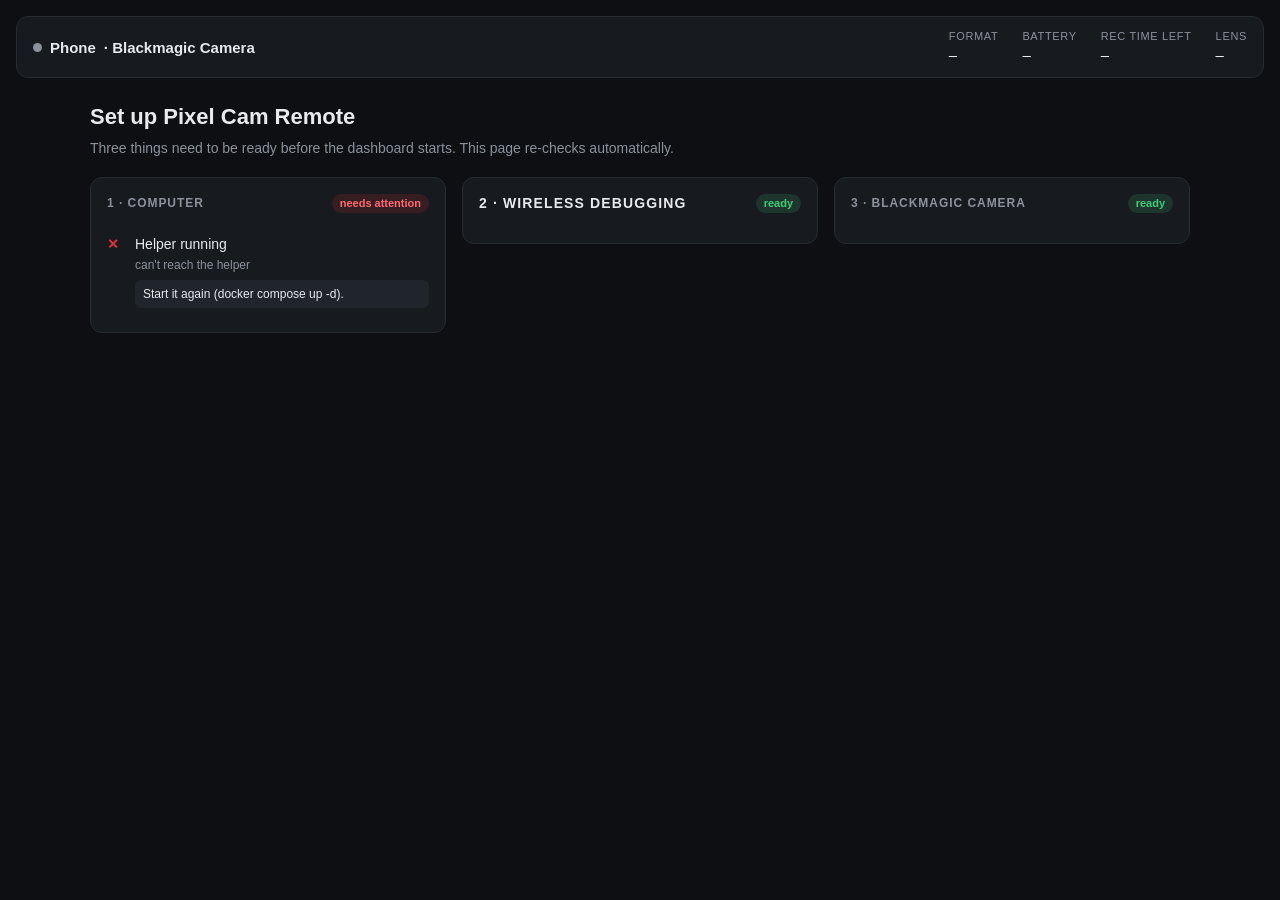
==== commit f2227547: "Pair over wireless debugging with a QR code The setup step is now "Wireless debugging": QR pairing f" ====
--- a/index.html
+++ b/index.html
@@ -116,6 +116,18 @@
   .pair { margin-top: 12px; padding-top: 12px; border-top: 1px solid var(--line); display: grid; gap: 8px; }
   .pair p { margin: 0; color: var(--dim); font-size: 12px; }
   .pair .row { margin: 0; }
+  .step.wd { border-color: var(--accent); }
+  .step.wd.ok { border-color: var(--line); }
+  .step.wd h2 { font-size: 14px; color: var(--text); }
+  .howto { margin: 0; padding-left: 18px; color: var(--dim); font-size: 12px; display: grid; gap: 4px; }
+  .qrwrap { display: flex; gap: 14px; align-items: center; flex-wrap: wrap; }
+  .qr { background: #fff; padding: 8px; border-radius: 8px; width: 196px; height: 196px; }
+  .qr svg { width: 100%; height: 100%; display: block; }
+  .qrside { flex: 1; min-width: 160px; display: grid; gap: 8px; }
+  .qrside p { color: var(--dim); font-size: 12px; margin: 0; }
+  details { color: var(--dim); font-size: 12px; }
+  details summary { cursor: pointer; color: var(--text); padding: 4px 0; }
+  details[open] { display: grid; gap: 8px; }
   #setupBanner { margin-top: 12px; padding: 10px 14px; border-radius: 10px; background: rgba(229, 48, 58, .12); border: 1px solid rgba(229, 48, 58, .4); display: flex; gap: 12px; align-items: center; flex-wrap: wrap; }
   #setupBanner span { margin-right: auto; }
 </style>
@@ -137,14 +149,31 @@
     <p class="lead">Three things need to be ready before the dashboard starts. This page re-checks automatically.</p>
     <div class="steps">
       <section class="step" id="step-computer"><h2>1 · Computer <span class="badge">checking…</span></h2><div class="checks"></div></section>
-      <section class="step" id="step-phone"><h2>2 · Phone connection <span class="badge">checking…</span></h2><div class="checks"></div>
+      <section class="step wd" id="step-phone"><h2>2 · Wireless debugging <span class="badge">checking…</span></h2><div class="checks"></div>
         <div class="pair" id="pairBox">
-          <p><b>Wireless debugging</b>: on the phone open Settings → System → Developer options → Wireless debugging (turn on Developer options by tapping Settings → About phone → Build number 7 times). Phone and computer must be on the same Wi-Fi.</p>
-          <p>First time only: tap <i>Pair device with pairing code</i> and enter what it shows:</p>
-          <div class="row"><input type="text" id="pairAddr" placeholder="IP address & port, e.g. 192.168.1.20:37099"><input type="text" id="pairCode" placeholder="6-digit code" maxlength="6" style="max-width:110px;flex:none"><button class="btn" id="pairBtn">Pair</button></div>
-          <p>Then connect using the <i>IP address &amp; Port</i> shown at the top of the Wireless debugging screen (it changes when Wi-Fi debugging restarts):</p>
-          <div class="row"><input type="text" id="connAddr" placeholder="IP address & port, e.g. 192.168.1.20:41235"><button class="btn" id="connBtn">Connect</button></div>
-          <p><b>USB debugging</b> works too when the computer can reach USB devices (Linux, or running without Docker): plug in the phone and allow the prompt.</p>
+          <p>The phone connects to this computer over Wi-Fi with Android's <b>Wireless debugging</b>. Both must be on the same network.</p>
+          <ol class="howto">
+            <li>On the phone: <i>Settings → About phone</i>, tap <i>Build number</i> 7 times (turns on Developer options).</li>
+            <li><i>Settings → System → Developer options → Wireless debugging</i>: turn it on.</li>
+            <li>Tap <i>Pair device with QR code</i> and scan the code below.</li>
+          </ol>
+          <div class="qrwrap">
+            <div id="qrBox" class="qr" hidden></div>
+            <div class="qrside">
+              <button class="btn active" id="qrBtn">Show pairing QR code</button>
+              <p id="qrStatus"></p>
+            </div>
+          </div>
+          <details>
+            <summary>Pair with a code instead</summary>
+            <p>Tap <i>Pair device with pairing code</i> on the phone and enter what it shows:</p>
+            <div class="row"><input type="text" id="pairAddr" placeholder="IP address & port, e.g. 192.168.1.20:37099"><input type="text" id="pairCode" placeholder="6-digit code" maxlength="6" style="max-width:110px;flex:none"><button class="btn" id="pairBtn">Pair</button></div>
+          </details>
+          <details>
+            <summary>Already paired: connect manually</summary>
+            <p>Enter the <i>IP address &amp; Port</i> shown at the top of the Wireless debugging screen (it changes whenever Wireless debugging restarts):</p>
+            <div class="row"><input type="text" id="connAddr" placeholder="IP address & port, e.g. 192.168.1.20:41235"><button class="btn" id="connBtn">Connect</button></div>
+          </details>
         </div>
       </section>
       <section class="step" id="step-app"><h2>3 · Blackmagic Camera <span class="badge">checking…</span></h2><div class="checks"></div>
@@ -959,6 +988,27 @@
   } catch (e) { toast(e.message); }
   btn.disabled = false;
 }
+let qrTimer = null;
+async function pollQr() {
+  try {
+    const r = await fetch('/setup/qr-status', { method: 'POST' }); const q = await r.json();
+    $('qrStatus').textContent = q.message || '';
+    if (['done', 'failed', 'timeout'].includes(q.state)) {
+      clearInterval(qrTimer); qrTimer = null; $('qrBtn').textContent = 'Show a new QR code';
+      if (q.state !== 'done') $('qrBox').hidden = true; else setTimeout(() => { $('qrBox').hidden = true; }, 3000);
+    }
+  } catch {}
+}
+$('qrBtn').onclick = async () => {
+  $('qrBtn').disabled = true;
+  try {
+    const r = await fetch('/setup/qr', { method: 'POST' }); const j = await r.json(); if (!r.ok) throw new Error(j.error);
+    $('qrBox').innerHTML = j.svg; $('qrBox').hidden = false; $('qrStatus').textContent = 'Scan the code with the phone';
+    $('qrBtn').textContent = 'Show a new QR code';
+    if (!qrTimer) qrTimer = setInterval(pollQr, 1000);
+  } catch (e) { $('qrStatus').textContent = e.message; }
+  $('qrBtn').disabled = false;
+};
 $('pairBtn').onclick = (e) => setupAction('pair', { address: $('pairAddr').value, code: $('pairCode').value }, e.target);
 $('connBtn').onclick = (e) => setupAction('connect', { address: $('connAddr').value }, e.target);
 $('launchBtn').onclick = (e) => setupAction('launch', {}, e.target);
